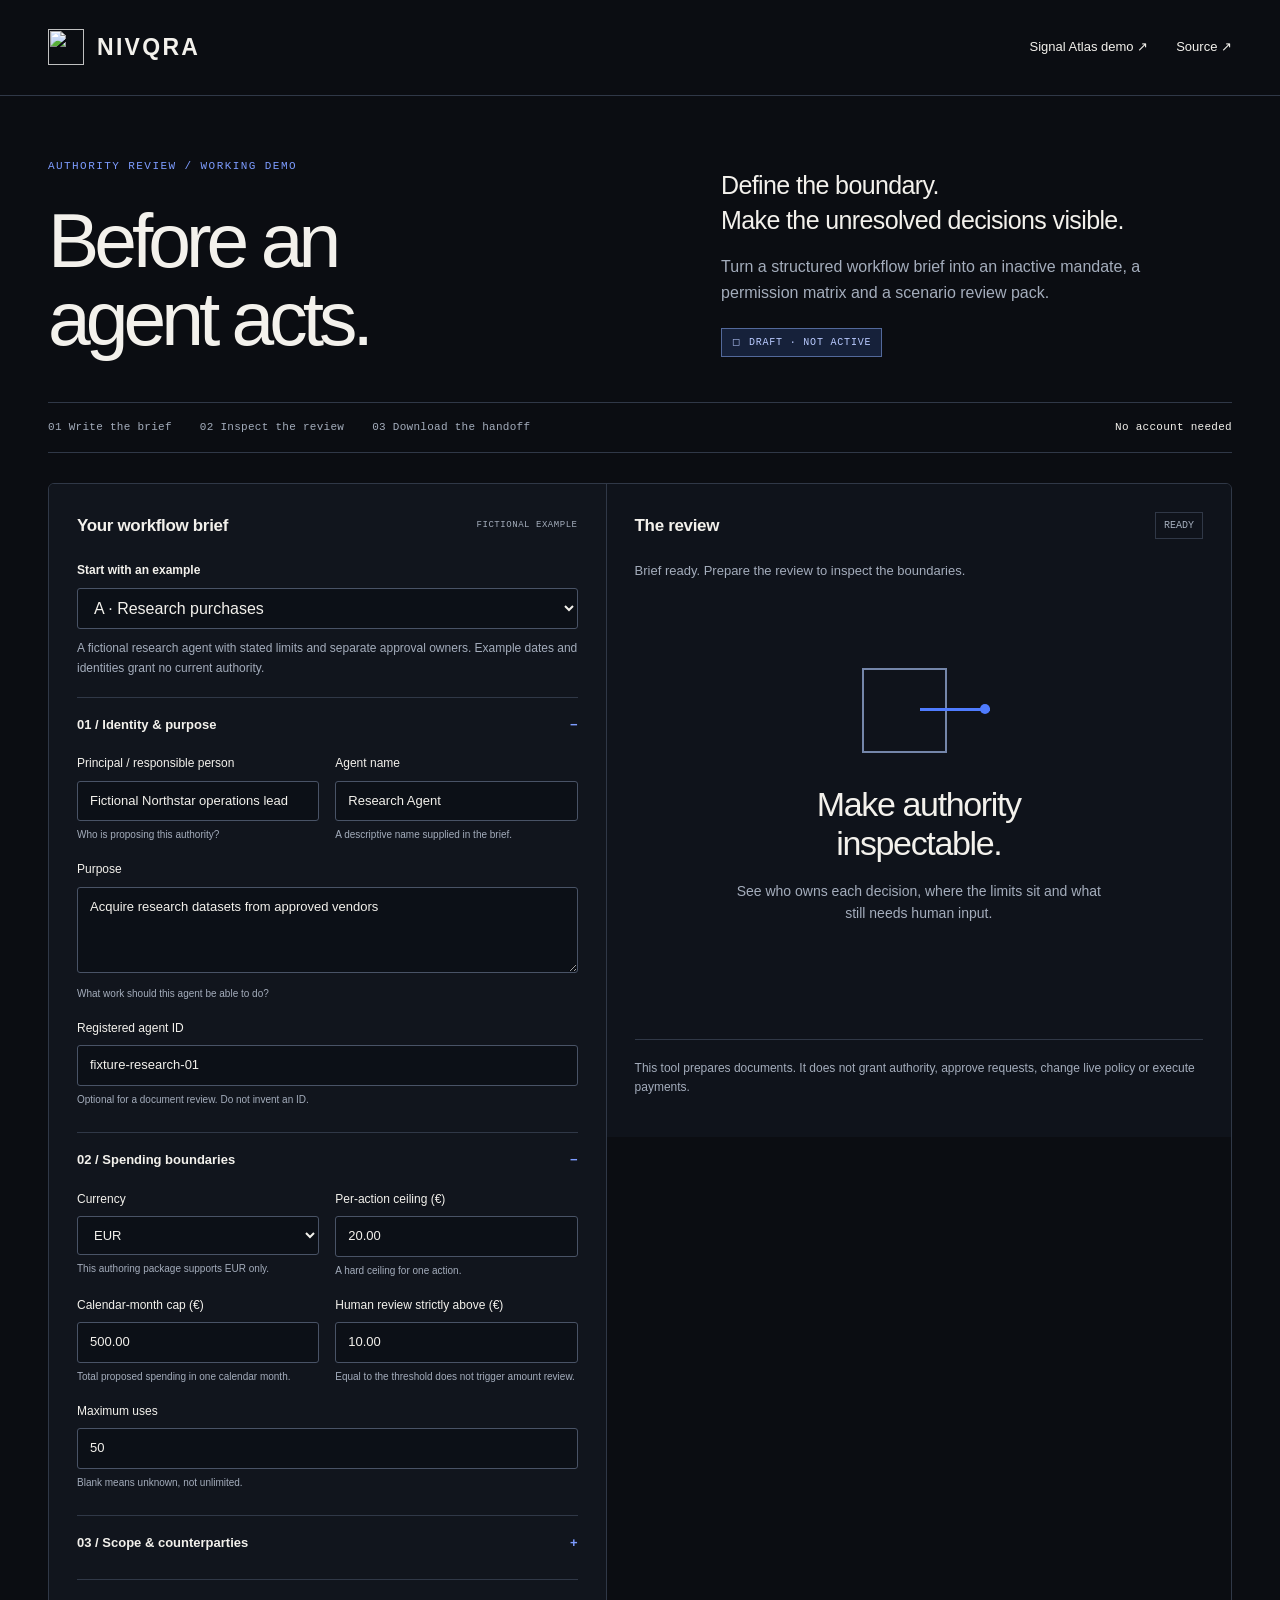
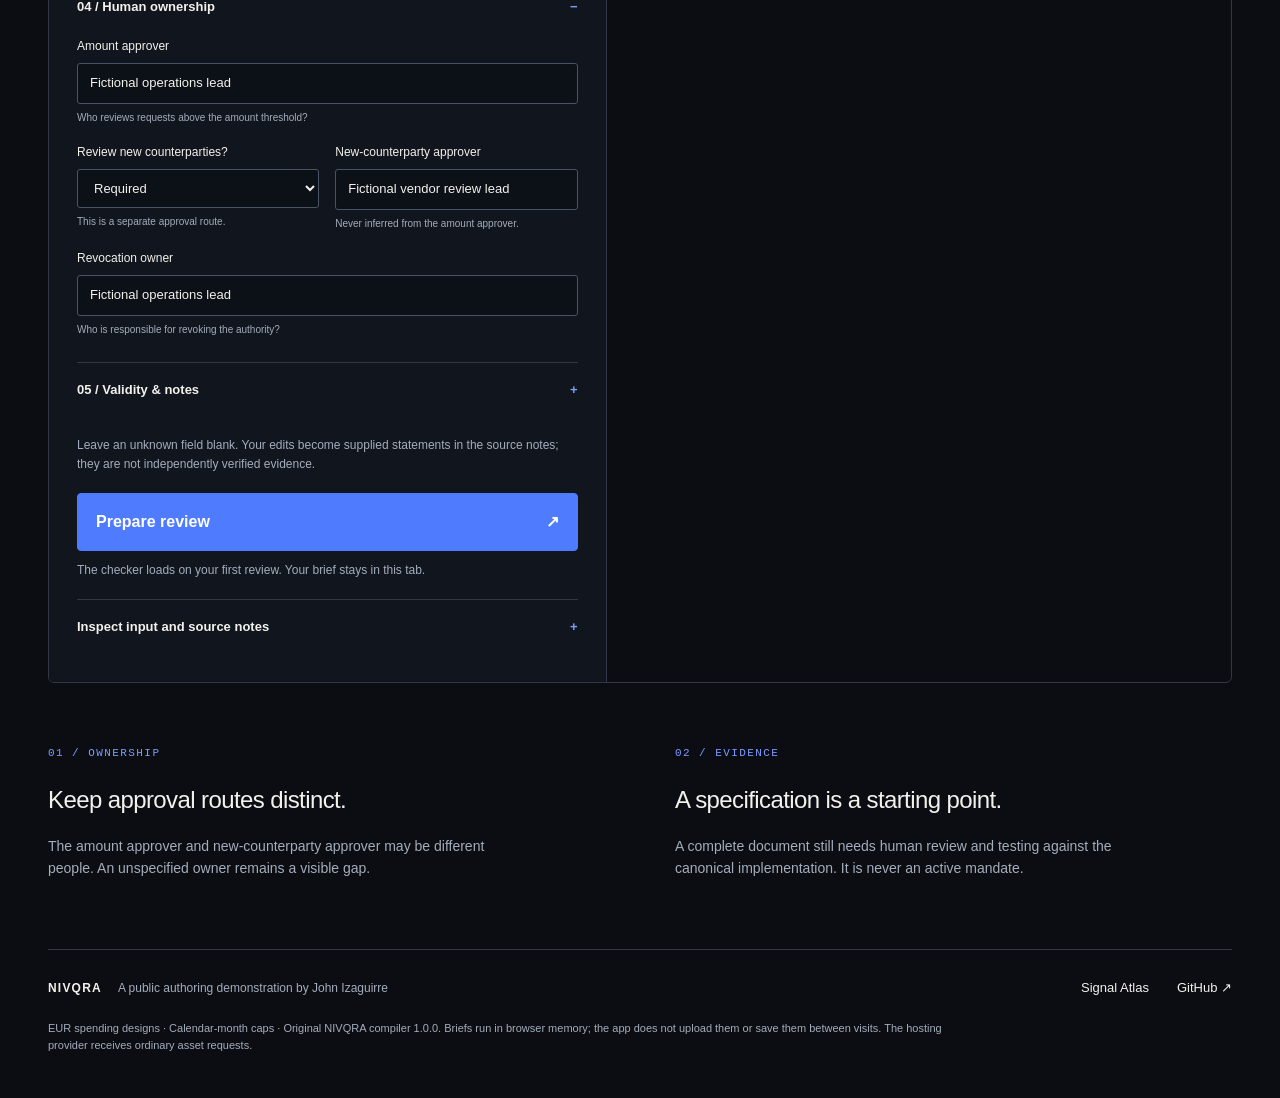
==== demo/nivqra/index.html @ 6528da94 "feat: add the NIVQRA browser authority review and guided briefs" ====
<!doctype html>
<html lang="en">
<head>
  <meta charset="utf-8">
  <meta name="viewport" content="width=device-width, initial-scale=1">
  <meta name="description" content="Prepare an inactive agent authority review in your browser. Inspect boundaries, unresolved decisions, permission evidence and scenario specifications.">
  <meta name="color-scheme" content="dark">
  <title>NIVQRA · Authority Review</title>
  <link rel="icon" href="logo.svg" type="image/svg+xml">
  <link rel="stylesheet" href="styles.css?v=1">
  <script src="app.js?v=1" defer></script>
</head>
<body>
  <a class="skip" href="#workspace">Skip to the review</a>
  <header class="site-header"><a class="wordmark" href="https://iov.agency/nivqra/authority-review"><img src="logo.svg" alt="" width="36" height="36">NIVQRA</a><nav aria-label="Main"><a href="../">Signal Atlas demo ↗</a><a href="https://github.com/izaguirrejohn-ship-it/izaguirrejohn-ship-it/tree/main/projects/nivqra-authority-review">Source ↗</a></nav></header>
  <main>
    <section class="hero" aria-labelledby="hero-title"><div><p class="eyebrow">AUTHORITY REVIEW / WORKING DEMO</p><h1 id="hero-title">Before an<br>agent acts.</h1></div><div class="hero-copy"><p>Define the boundary.<br>Make the unresolved decisions visible.</p><p class="muted">Turn a structured workflow brief into an inactive mandate, a permission matrix and a scenario review pack.</p><span class="draft-label"><span aria-hidden="true">◻</span> DRAFT · NOT ACTIVE</span></div></section>
    <div class="scope-strip"><span>01 Write the brief</span><span>02 Inspect the review</span><span>03 Download the handoff</span><strong>No account needed</strong></div>
    <section id="workspace" class="workspace" aria-label="Authority review workspace">
      <div class="brief-panel">
        <div class="panel-heading"><h2>Your workflow brief</h2><span id="brief-origin" class="micro">FICTIONAL EXAMPLE</span></div>
        <label class="field-label" for="example">Start with an example</label>
        <select id="example"><option value="procurement">A · Research purchases</option><option value="approval-gap">B · A missing approval owner</option><option value="conflicting-boundaries">C · Conflicting boundaries</option><option value="blank">Start a blank brief</option></select>
        <p id="sample-note" class="help">Loading the fictional brief…</p>
        <form id="brief-form" novalidate><div id="field-groups"></div><p class="form-note">Leave an unknown field blank. Your edits become supplied statements in the source notes; they are not independently verified evidence.</p><div class="run-row"><button id="run" class="primary" type="submit" disabled>Prepare review <span aria-hidden="true">↗</span></button><button id="cancel" type="button" hidden>Cancel</button></div></form>
        <p id="runtime-note" class="help">The checker loads on your first review. Your brief stays in this tab.</p>
        <details class="input-inspector"><summary>Inspect input and source notes</summary><pre id="input-preview" tabindex="0"></pre><button id="download-input" type="button" disabled>Save this brief as JSON ↓</button></details>
      </div>
      <div class="review-panel" aria-labelledby="review-title">
        <div class="panel-heading"><h2 id="review-title">The review</h2><span id="status-badge" class="state-badge">READY</span></div>
        <p id="status" role="status" aria-live="polite">Choose a brief, then prepare the review.</p>
        <div id="empty-state" class="empty-state"><div class="boundary-art" aria-hidden="true"><span></span><i></i></div><h3>Make authority<br>inspectable.</h3><p>See who owns each decision, where the limits sit and what still needs human input.</p></div>
        <div id="report" hidden>
          <div class="report-title"><h3 id="agent-title"></h3><span class="draft-label">DRAFT · NOT ACTIVE</span></div><p id="review-summary" class="muted"></p>
          <div class="metrics"><div><strong id="decision-count">0</strong><span>human decisions</span></div><div><strong id="coverage-count">0</strong><span>coverage checks</span></div><div><strong id="scenario-count">0</strong><span>scenarios · not run</span></div></div>
          <div class="report-tabs" role="tablist" aria-label="Review sections"><button id="tab-findings" type="button" role="tab" aria-controls="panel-findings" aria-selected="true" data-panel="findings">Findings</button><button id="tab-matrix" type="button" role="tab" aria-controls="panel-matrix" aria-selected="false" tabindex="-1" data-panel="matrix">Permissions</button><button id="tab-scenarios" type="button" role="tab" aria-controls="panel-scenarios" aria-selected="false" tabindex="-1" data-panel="scenarios">Scenarios</button><button id="tab-downloads" type="button" role="tab" aria-controls="panel-downloads" aria-selected="false" tabindex="-1" data-panel="downloads">Downloads</button></div>
          <div id="panel-findings" role="tabpanel" aria-labelledby="tab-findings" tabindex="0"><div id="findings"></div></div>
          <div id="panel-matrix" role="tabpanel" aria-labelledby="tab-matrix" tabindex="0" hidden><p class="help">Supplied design and evidence. Tool, resource and validity controls require verification in the execution path.</p><div class="table-wrap"><table><caption class="sr-only">Proposed permission fields and supporting evidence</caption><thead><tr><th scope="col">Field</th><th scope="col">Proposed value</th><th scope="col">Source note</th></tr></thead><tbody id="matrix"></tbody></table></div></div>
          <div id="panel-scenarios" role="tabpanel" aria-labelledby="tab-scenarios" tabindex="0" hidden><p class="scenario-boundary">All scenarios are <strong>NOT RUN</strong>. These are test specifications, not observed decisions. Active-path tests require separate human activation of a test copy in an authorized test environment.</p><div id="scenarios"></div></div>
          <div id="panel-downloads" role="tabpanel" aria-labelledby="tab-downloads" tabindex="0" hidden><p class="help">Four files from the latest completed review. They are authoring material, not a runtime import.</p><div class="download-list"><button type="button" data-download="authority-review.md"><span><strong>Readable review</strong><small>Findings, permission matrix and handoff</small></span><b>MD ↓</b></button><button type="button" data-download="mandate-draft.json"><span><strong>Inactive mandate</strong><small>Supplied fields, evidence and draft state</small></span><b>JSON ↓</b></button><button type="button" data-download="permission-matrix.csv"><span><strong>Permission matrix</strong><small>Field, value, evidence and coverage</small></span><b>CSV ↓</b></button><button type="button" data-download="scenario-tests.json"><span><strong>Scenario specifications</strong><small>Expected assertions, all marked not_run</small></span><b>JSON ↓</b></button></div></div>
        </div>
        <p class="review-boundary">This tool prepares documents. It does not grant authority, approve requests, change live policy or execute payments.</p>
      </div>
    </section>
    <section class="principles" aria-label="Review principles"><div><span>01 / OWNERSHIP</span><h2>Keep approval routes distinct.</h2><p>The amount approver and new-counterparty approver may be different people. An unspecified owner remains a visible gap.</p></div><div><span>02 / EVIDENCE</span><h2>A specification is a starting point.</h2><p>A complete document still needs human review and testing against the canonical implementation. It is never an active mandate.</p></div></section>
    <footer><div><strong>NIVQRA</strong><span>A public authoring demonstration by John Izaguirre</span></div><nav aria-label="Footer"><a href="../">Signal Atlas</a><a href="https://github.com/izaguirrejohn-ship-it/izaguirrejohn-ship-it">GitHub ↗</a></nav><p>EUR spending designs · Calendar-month caps · Original NIVQRA compiler 1.0.0. Briefs run in browser memory; the app does not upload them or save them between visits. The hosting provider receives ordinary asset requests.</p></footer>
  </main>
  <noscript><p class="noscript">Enable JavaScript to prepare a browser review, or use the Python package linked under Source.</p></noscript>
</body>
</html>
---- demo/nivqra/styles.css ----
:root{color-scheme:dark;--bg:#0b0d12;--panel:#11151d;--raised:#181e29;--line:#303847;--text:#f3f1ec;--muted:#a4adbc;--blue:#7d9cff;--accent:#4f7cff;--amber:#ebc384;--font:Arial,Helvetica,sans-serif}*{box-sizing:border-box}body{margin:0;background:var(--bg);color:var(--text);font:16px/1.6 var(--font)}[hidden]{display:none!important}a{color:inherit;text-underline-offset:4px}button,input,select,textarea{font:inherit}button,select{cursor:pointer}button{color:var(--text);background:var(--raised);border:1px solid var(--line);border-radius:4px;padding:10px 14px}button:hover{border-color:var(--blue)}button:disabled{opacity:.5;cursor:wait}input,select,textarea{width:100%;color:var(--text);background:#0c1017;border:1px solid #495366;border-radius:3px;padding:10px 12px;line-height:1.45}textarea{resize:vertical;min-height:86px}input:focus,textarea:focus,select:focus{border-color:var(--blue)}:focus-visible{outline:2px solid var(--blue);outline-offset:4px}.site-header,main{max-width:1440px;margin:auto;padding:0 48px}.site-header{height:96px;display:flex;align-items:center;justify-content:space-between;border-bottom:1px solid var(--line);gap:24px}.wordmark{display:flex;align-items:center;gap:13px;text-decoration:none;font-size:23px;font-weight:700;letter-spacing:.1em}.site-header nav,footer nav{display:flex;gap:28px;font-size:13px}.site-header nav a,footer nav a{text-decoration:none}.hero{display:grid;grid-template-columns:1.2fr 1fr;gap:60px;padding:62px 0 45px;align-items:end}.eyebrow,.micro,.scope-strip,.principles span{font:11px/1.5 ui-monospace,SFMono-Regular,Consolas,monospace;letter-spacing:.13em}.eyebrow{color:var(--blue);margin:0 0 26px}h1{font-size:clamp(54px,6vw,86px);line-height:1.02;font-weight:500;letter-spacing:-.065em;margin:0}.hero-copy>p:first-child{font-size:25px;line-height:1.4;margin:0 0 16px;letter-spacing:-.025em}.muted{color:var(--muted)}.hero-copy .muted{max-width:470px;margin:0 0 22px}.draft-label{display:inline-flex;align-items:center;gap:8px;border:1px solid #53699b;background:#16213a;color:#b9caff;padding:6px 10px;font:10px/1.5 ui-monospace,monospace;letter-spacing:.08em;white-space:nowrap}.scope-strip{border-top:1px solid var(--line);border-bottom:1px solid var(--line);padding:16px 0;display:flex;gap:28px;color:var(--muted);letter-spacing:.025em}.scope-strip strong{margin-left:auto;color:var(--text);font-weight:400}.workspace{display:grid;grid-template-columns:minmax(0,1fr) minmax(0,1.12fr);margin-top:30px;border:1px solid var(--line);border-radius:6px;overflow:hidden}.brief-panel{padding:28px;background:var(--panel);border-right:1px solid var(--line)}.review-panel{padding:28px;background:#0f131b;min-width:0}.panel-heading{display:flex;align-items:center;justify-content:space-between;gap:15px;margin-bottom:22px}.panel-heading h2{font-size:17px;letter-spacing:-.02em;margin:0}.micro{color:var(--muted);font-size:9px;letter-spacing:.06em;text-align:right}.field-label{display:block;font-size:12px;font-weight:700;margin-bottom:8px}.help,.form-note{font-size:12px;line-height:1.65;color:var(--muted);margin:10px 0 18px}.field-group{border-top:1px solid var(--line);padding:0 0 8px}.field-group>summary,.input-inspector>summary{cursor:pointer;padding:17px 0;font-size:13px;font-weight:700;list-style:none;display:flex;justify-content:space-between;gap:10px}.field-group>summary:after,.input-inspector>summary:after{content:'+';color:var(--blue)}.field-group[open]>summary:after,.input-inspector[open]>summary:after{content:'−'}.fields{display:grid;grid-template-columns:repeat(2,minmax(0,1fr));gap:17px 16px;padding:2px 0 16px}.field{min-width:0}.field.wide{grid-column:1/-1}.field label{display:block;font-size:12px;margin:0 0 7px}.field input,.field textarea,.field select{font-size:13px}.field small{display:block;font-size:10px;line-height:1.6;color:var(--muted);margin:6px 0 0}.field input[aria-invalid=true]{border-color:var(--amber)}.run-row{display:flex;gap:10px}.primary{background:var(--accent);border-color:var(--accent);color:#fff;display:flex;justify-content:space-between;flex:1;font-weight:700;padding:15px 18px}.primary:hover{background:#638bff}.input-inspector{border-top:1px solid var(--line);margin-top:18px}.input-inspector pre{white-space:pre-wrap;overflow-wrap:anywhere;max-height:300px;overflow:auto;font:11px/1.6 ui-monospace,monospace;color:var(--muted)}.input-inspector button{font-size:11px}.state-badge{color:var(--muted);font:10px/1.5 ui-monospace,monospace;border:1px solid var(--line);padding:5px 8px}.state-badge[data-state=review]{color:var(--amber);border-color:#7e643f}.state-badge[data-state=ready]{color:#b9caff;border-color:#53699b}.state-badge[data-state=error]{color:#ffc4b6;border-color:#8c5144}#status{font-size:13px;color:var(--muted);margin-bottom:25px}.empty-state{padding:55px 12px 68px;text-align:center;max-width:400px;margin:auto}.empty-state h3{font-size:34px;line-height:1.15;font-weight:500;letter-spacing:-.04em;margin:28px 0 17px}.empty-state p{color:var(--muted);font-size:14px}.boundary-art{position:relative;width:130px;height:95px;margin:0 auto}.boundary-art span{display:block;width:85px;height:85px;border:2px solid #7486aa;transform:rotate(0deg);position:absolute;left:8px;top:6px}.boundary-art i{position:absolute;left:66px;top:46px;width:70px;height:3px;background:var(--accent)}.boundary-art i:after{content:'';position:absolute;right:0;top:-4px;width:10px;height:10px;border-radius:50%;background:var(--accent)}.review-boundary{border-top:1px solid var(--line);padding-top:19px;margin-top:32px;color:var(--muted);font-size:12px}.report-title{display:flex;align-items:start;justify-content:space-between;gap:12px}.report-title h3{font-size:23px;line-height:1.3;font-weight:500;letter-spacing:-.03em;margin:0;overflow-wrap:anywhere}#review-summary{font-size:13px}.metrics{display:grid;grid-template-columns:repeat(3,minmax(0,1fr));border-top:1px solid var(--line);border-bottom:1px solid var(--line);padding:19px 0;margin:24px 0}.metrics>div{padding:0 14px;border-right:1px solid var(--line)}.metrics>div:first-child{padding-left:0}.metrics>div:last-child{border:0;padding-right:0}.metrics strong{display:block;font-size:34px;font-weight:400;line-height:1.2;font-variant-numeric:tabular-nums}.metrics span{font-size:10px;color:var(--muted)}.report-tabs{display:flex;gap:4px;flex-wrap:wrap;margin-bottom:22px;border-bottom:1px solid var(--line)}.report-tabs button{border:0;background:none;padding:10px 9px;color:var(--muted);font-size:12px;border-radius:0;border-bottom:2px solid transparent}.report-tabs button[aria-selected=true]{color:var(--text);border-bottom-color:var(--blue)}.finding,.scenario{border:1px solid var(--line);border-radius:3px;margin-bottom:12px;padding:14px}.finding .tag{font:9px/1.5 ui-monospace,monospace;letter-spacing:.06em;color:var(--amber)}.finding.integration .tag{color:var(--blue)}.finding h4{font-size:14px;line-height:1.4;margin:8px 0}.finding p,.scenario p{font-size:12px;overflow-wrap:anywhere;color:var(--muted);margin:8px 0}.finding .fields-note{font:10px/1.6 ui-monospace,monospace}.table-wrap{overflow-x:auto}table{width:100%;border-collapse:collapse;font-size:11px;table-layout:fixed}th{text-align:left;color:var(--muted);font-weight:400}th,td{vertical-align:top;border-bottom:1px solid var(--line);padding:10px 8px;overflow-wrap:anywhere}th:first-child,td:first-child{padding-left:0;width:27%}th:nth-child(2){width:29%}.scenario-boundary{color:var(--muted);font-size:12px;background:#151d2c;padding:13px;border-left:2px solid var(--accent)}.scenario summary{font-size:12px;cursor:pointer;font-weight:700}.scenario pre{font:10px/1.6 ui-monospace,monospace;white-space:pre-wrap;overflow-wrap:anywhere;color:var(--muted)}.scenario .tag{color:var(--blue);font-size:9px}.download-list{display:grid;gap:12px}.download-list button{display:flex;justify-content:space-between;align-items:center;text-align:left;gap:18px;padding:16px}.download-list strong{font-size:13px;display:block}.download-list small{display:block;color:var(--muted);font-size:11px;margin-top:5px}.download-list b{font:10px ui-monospace,monospace;color:var(--blue);white-space:nowrap}.principles{display:grid;grid-template-columns:1fr 1fr;gap:70px;padding:55px 0}.principles span{color:var(--blue)}.principles h2{font-size:24px;font-weight:500;line-height:1.3;letter-spacing:-.025em;max-width:360px}.principles p{color:var(--muted);font-size:14px;max-width:480px}footer{border-top:1px solid var(--line);padding:28px 0 40px;display:flex;flex-wrap:wrap;gap:18px;justify-content:space-between;font-size:12px}footer>div{display:flex;gap:16px;align-items:center}footer strong{letter-spacing:.1em}footer span,footer p{color:var(--muted)}footer p{width:100%;font-size:11px;max-width:900px;margin:3px 0}.skip{position:absolute;top:-60px;left:15px;background:var(--accent);padding:8px;z-index:10}.skip:focus{top:12px}.sr-only{position:absolute;width:1px;height:1px;overflow:hidden;clip:rect(0,0,0,0)}.noscript{padding:25px;text-align:center}
@media(min-width:1000px){.review-panel{align-self:start;position:sticky;top:0}.workspace{overflow:clip}}
@media(max-width:950px){.site-header,main{padding-left:25px;padding-right:25px}.hero{gap:28px}.workspace{grid-template-columns:1fr}.brief-panel{border-right:0;border-bottom:1px solid var(--line)}.scope-strip{gap:15px;flex-wrap:wrap}.scope-strip strong{margin-left:0}.empty-state{padding:20px 0 35px}.principles{gap:35px}}
@media(max-width:560px){body{font-size:15px}.site-header,main{padding-left:18px;padding-right:18px}.site-header{height:78px;gap:10px}.wordmark{font-size:18px;gap:6px}.wordmark img{width:30px;height:30px}.site-header nav{gap:13px;font-size:10px}.hero{grid-template-columns:1fr;padding:38px 0 30px;gap:26px}.hero-copy>p:first-child{font-size:22px}.hero-copy .muted{font-size:14px}.eyebrow{font-size:9px;margin-bottom:20px}.scope-strip{font-size:9px;gap:10px 16px}.scope-strip strong{width:100%}.workspace{margin-top:20px}.brief-panel,.review-panel{padding:21px 17px}.fields{gap:15px 12px}.report-title{flex-direction:column}.metrics strong{font-size:29px}.metrics>div{padding:0 9px}.metrics span{font-size:9px}.principles{grid-template-columns:1fr;gap:26px;padding:38px 0}.principles h2{font-size:22px}footer>div{flex-direction:column;align-items:flex-start;gap:7px}footer nav{font-size:11px;gap:18px}}
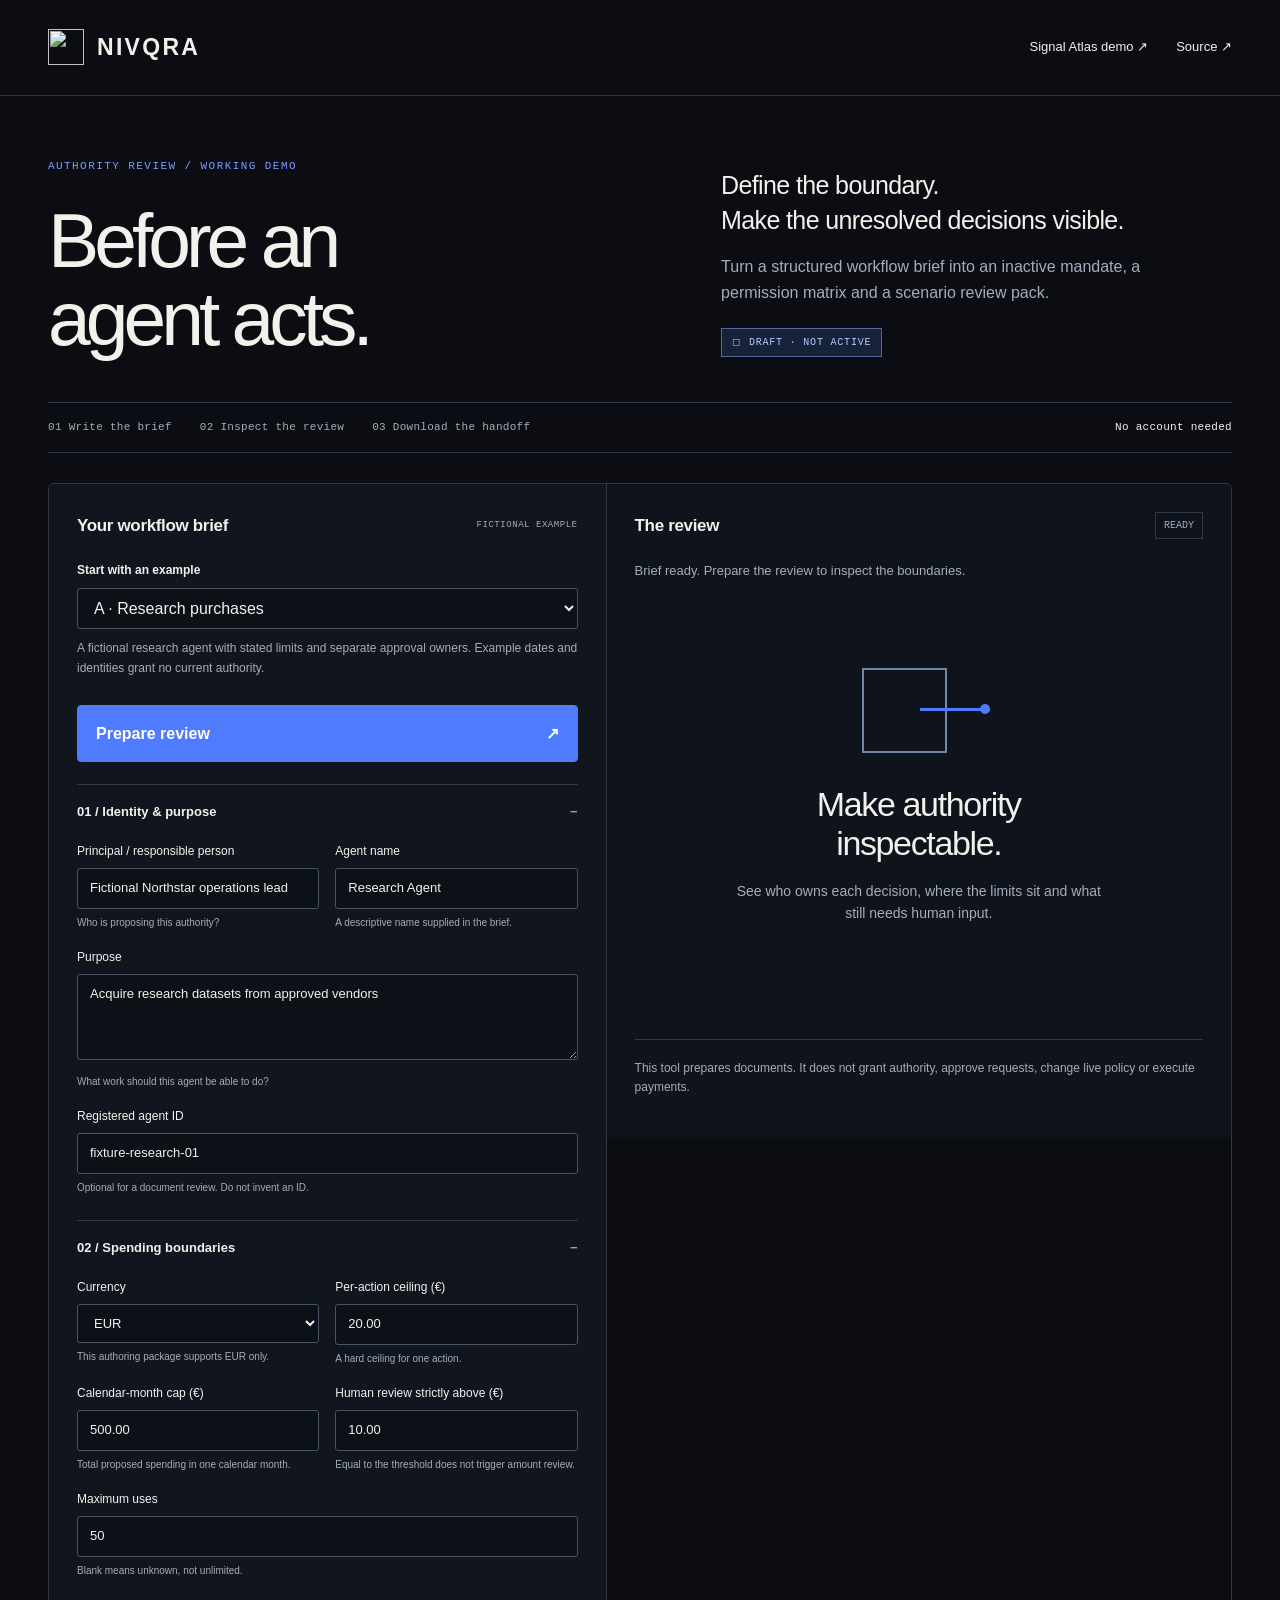
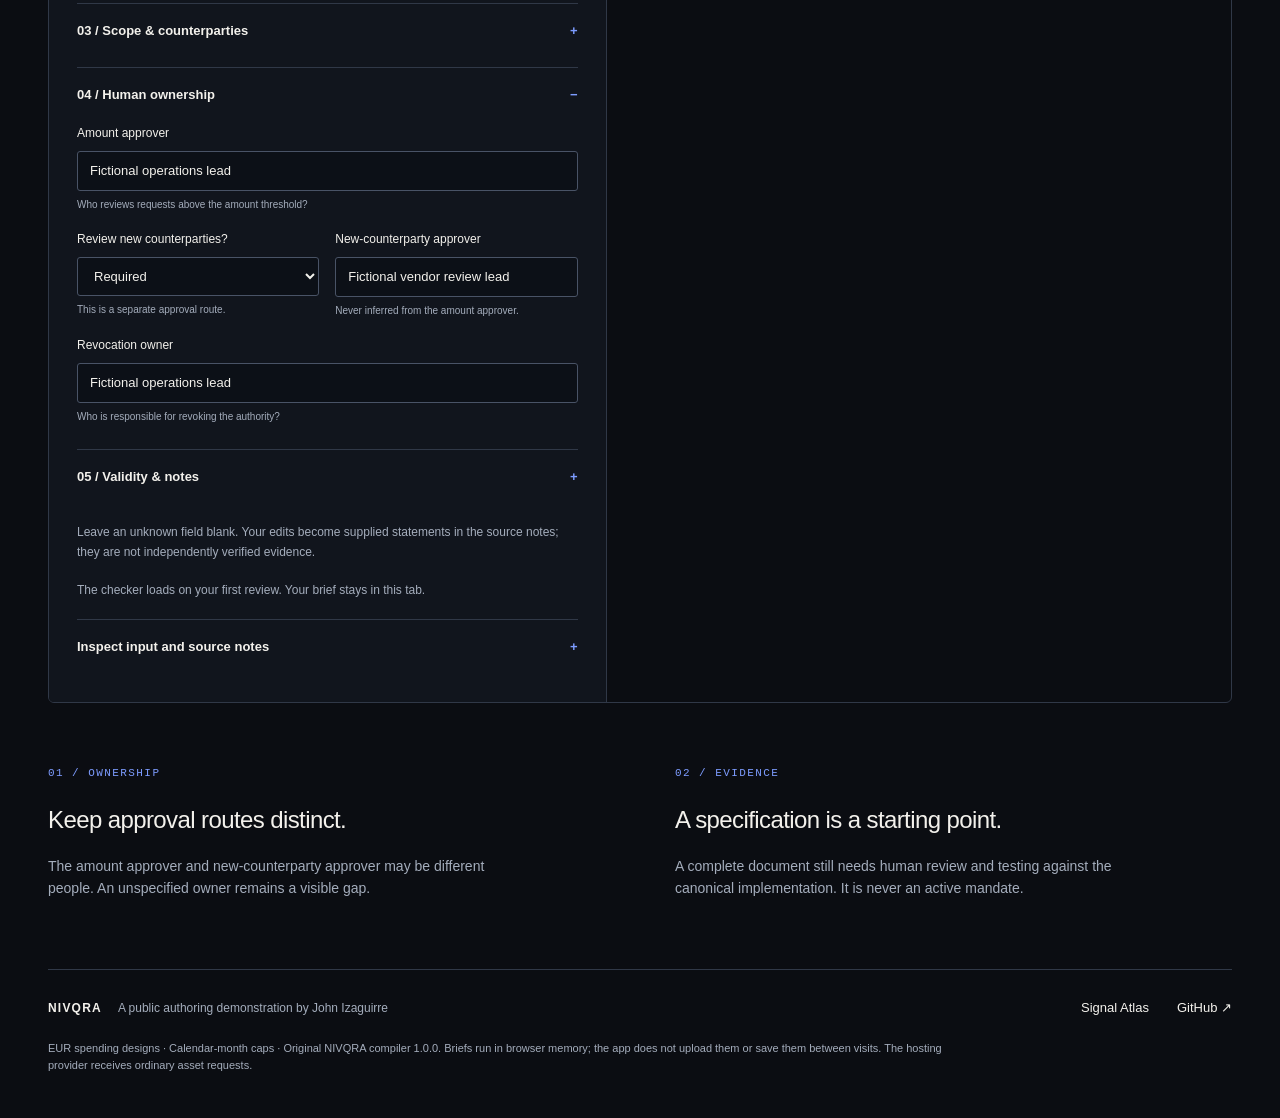
==== commit a101510f: "feat: feature the live NIVQRA demo and keep review action accessible" ====
--- a/demo/nivqra/index.html
+++ b/demo/nivqra/index.html
@@ -7,7 +7,7 @@
   <meta name="color-scheme" content="dark">
   <title>NIVQRA · Authority Review</title>
   <link rel="icon" href="logo.svg" type="image/svg+xml">
-  <link rel="stylesheet" href="styles.css?v=1">
+  <link rel="stylesheet" href="styles.css?v=2">
   <script src="app.js?v=1" defer></script>
 </head>
 <body>
@@ -22,7 +22,7 @@
         <label class="field-label" for="example">Start with an example</label>
         <select id="example"><option value="procurement">A · Research purchases</option><option value="approval-gap">B · A missing approval owner</option><option value="conflicting-boundaries">C · Conflicting boundaries</option><option value="blank">Start a blank brief</option></select>
         <p id="sample-note" class="help">Loading the fictional brief…</p>
-        <form id="brief-form" novalidate><div id="field-groups"></div><p class="form-note">Leave an unknown field blank. Your edits become supplied statements in the source notes; they are not independently verified evidence.</p><div class="run-row"><button id="run" class="primary" type="submit" disabled>Prepare review <span aria-hidden="true">↗</span></button><button id="cancel" type="button" hidden>Cancel</button></div></form>
+        <form id="brief-form" novalidate><div class="run-row"><button id="run" class="primary" type="submit" disabled>Prepare review <span aria-hidden="true">↗</span></button><button id="cancel" type="button" hidden>Cancel</button></div><div id="field-groups"></div><p class="form-note">Leave an unknown field blank. Your edits become supplied statements in the source notes; they are not independently verified evidence.</p></form>
         <p id="runtime-note" class="help">The checker loads on your first review. Your brief stays in this tab.</p>
         <details class="input-inspector"><summary>Inspect input and source notes</summary><pre id="input-preview" tabindex="0"></pre><button id="download-input" type="button" disabled>Save this brief as JSON ↓</button></details>
       </div>
--- a/demo/nivqra/styles.css
+++ b/demo/nivqra/styles.css
@@ -1,4 +1,5 @@
 :root{color-scheme:dark;--bg:#0b0d12;--panel:#11151d;--raised:#181e29;--line:#303847;--text:#f3f1ec;--muted:#a4adbc;--blue:#7d9cff;--accent:#4f7cff;--amber:#ebc384;--font:Arial,Helvetica,sans-serif}*{box-sizing:border-box}body{margin:0;background:var(--bg);color:var(--text);font:16px/1.6 var(--font)}[hidden]{display:none!important}a{color:inherit;text-underline-offset:4px}button,input,select,textarea{font:inherit}button,select{cursor:pointer}button{color:var(--text);background:var(--raised);border:1px solid var(--line);border-radius:4px;padding:10px 14px}button:hover{border-color:var(--blue)}button:disabled{opacity:.5;cursor:wait}input,select,textarea{width:100%;color:var(--text);background:#0c1017;border:1px solid #495366;border-radius:3px;padding:10px 12px;line-height:1.45}textarea{resize:vertical;min-height:86px}input:focus,textarea:focus,select:focus{border-color:var(--blue)}:focus-visible{outline:2px solid var(--blue);outline-offset:4px}.site-header,main{max-width:1440px;margin:auto;padding:0 48px}.site-header{height:96px;display:flex;align-items:center;justify-content:space-between;border-bottom:1px solid var(--line);gap:24px}.wordmark{display:flex;align-items:center;gap:13px;text-decoration:none;font-size:23px;font-weight:700;letter-spacing:.1em}.site-header nav,footer nav{display:flex;gap:28px;font-size:13px}.site-header nav a,footer nav a{text-decoration:none}.hero{display:grid;grid-template-columns:1.2fr 1fr;gap:60px;padding:62px 0 45px;align-items:end}.eyebrow,.micro,.scope-strip,.principles span{font:11px/1.5 ui-monospace,SFMono-Regular,Consolas,monospace;letter-spacing:.13em}.eyebrow{color:var(--blue);margin:0 0 26px}h1{font-size:clamp(54px,6vw,86px);line-height:1.02;font-weight:500;letter-spacing:-.065em;margin:0}.hero-copy>p:first-child{font-size:25px;line-height:1.4;margin:0 0 16px;letter-spacing:-.025em}.muted{color:var(--muted)}.hero-copy .muted{max-width:470px;margin:0 0 22px}.draft-label{display:inline-flex;align-items:center;gap:8px;border:1px solid #53699b;background:#16213a;color:#b9caff;padding:6px 10px;font:10px/1.5 ui-monospace,monospace;letter-spacing:.08em;white-space:nowrap}.scope-strip{border-top:1px solid var(--line);border-bottom:1px solid var(--line);padding:16px 0;display:flex;gap:28px;color:var(--muted);letter-spacing:.025em}.scope-strip strong{margin-left:auto;color:var(--text);font-weight:400}.workspace{display:grid;grid-template-columns:minmax(0,1fr) minmax(0,1.12fr);margin-top:30px;border:1px solid var(--line);border-radius:6px;overflow:hidden}.brief-panel{padding:28px;background:var(--panel);border-right:1px solid var(--line)}.review-panel{padding:28px;background:#0f131b;min-width:0}.panel-heading{display:flex;align-items:center;justify-content:space-between;gap:15px;margin-bottom:22px}.panel-heading h2{font-size:17px;letter-spacing:-.02em;margin:0}.micro{color:var(--muted);font-size:9px;letter-spacing:.06em;text-align:right}.field-label{display:block;font-size:12px;font-weight:700;margin-bottom:8px}.help,.form-note{font-size:12px;line-height:1.65;color:var(--muted);margin:10px 0 18px}.field-group{border-top:1px solid var(--line);padding:0 0 8px}.field-group>summary,.input-inspector>summary{cursor:pointer;padding:17px 0;font-size:13px;font-weight:700;list-style:none;display:flex;justify-content:space-between;gap:10px}.field-group>summary:after,.input-inspector>summary:after{content:'+';color:var(--blue)}.field-group[open]>summary:after,.input-inspector[open]>summary:after{content:'−'}.fields{display:grid;grid-template-columns:repeat(2,minmax(0,1fr));gap:17px 16px;padding:2px 0 16px}.field{min-width:0}.field.wide{grid-column:1/-1}.field label{display:block;font-size:12px;margin:0 0 7px}.field input,.field textarea,.field select{font-size:13px}.field small{display:block;font-size:10px;line-height:1.6;color:var(--muted);margin:6px 0 0}.field input[aria-invalid=true]{border-color:var(--amber)}.run-row{display:flex;gap:10px}.primary{background:var(--accent);border-color:var(--accent);color:#fff;display:flex;justify-content:space-between;flex:1;font-weight:700;padding:15px 18px}.primary:hover{background:#638bff}.input-inspector{border-top:1px solid var(--line);margin-top:18px}.input-inspector pre{white-space:pre-wrap;overflow-wrap:anywhere;max-height:300px;overflow:auto;font:11px/1.6 ui-monospace,monospace;color:var(--muted)}.input-inspector button{font-size:11px}.state-badge{color:var(--muted);font:10px/1.5 ui-monospace,monospace;border:1px solid var(--line);padding:5px 8px}.state-badge[data-state=review]{color:var(--amber);border-color:#7e643f}.state-badge[data-state=ready]{color:#b9caff;border-color:#53699b}.state-badge[data-state=error]{color:#ffc4b6;border-color:#8c5144}#status{font-size:13px;color:var(--muted);margin-bottom:25px}.empty-state{padding:55px 12px 68px;text-align:center;max-width:400px;margin:auto}.empty-state h3{font-size:34px;line-height:1.15;font-weight:500;letter-spacing:-.04em;margin:28px 0 17px}.empty-state p{color:var(--muted);font-size:14px}.boundary-art{position:relative;width:130px;height:95px;margin:0 auto}.boundary-art span{display:block;width:85px;height:85px;border:2px solid #7486aa;transform:rotate(0deg);position:absolute;left:8px;top:6px}.boundary-art i{position:absolute;left:66px;top:46px;width:70px;height:3px;background:var(--accent)}.boundary-art i:after{content:'';position:absolute;right:0;top:-4px;width:10px;height:10px;border-radius:50%;background:var(--accent)}.review-boundary{border-top:1px solid var(--line);padding-top:19px;margin-top:32px;color:var(--muted);font-size:12px}.report-title{display:flex;align-items:start;justify-content:space-between;gap:12px}.report-title h3{font-size:23px;line-height:1.3;font-weight:500;letter-spacing:-.03em;margin:0;overflow-wrap:anywhere}#review-summary{font-size:13px}.metrics{display:grid;grid-template-columns:repeat(3,minmax(0,1fr));border-top:1px solid var(--line);border-bottom:1px solid var(--line);padding:19px 0;margin:24px 0}.metrics>div{padding:0 14px;border-right:1px solid var(--line)}.metrics>div:first-child{padding-left:0}.metrics>div:last-child{border:0;padding-right:0}.metrics strong{display:block;font-size:34px;font-weight:400;line-height:1.2;font-variant-numeric:tabular-nums}.metrics span{font-size:10px;color:var(--muted)}.report-tabs{display:flex;gap:4px;flex-wrap:wrap;margin-bottom:22px;border-bottom:1px solid var(--line)}.report-tabs button{border:0;background:none;padding:10px 9px;color:var(--muted);font-size:12px;border-radius:0;border-bottom:2px solid transparent}.report-tabs button[aria-selected=true]{color:var(--text);border-bottom-color:var(--blue)}.finding,.scenario{border:1px solid var(--line);border-radius:3px;margin-bottom:12px;padding:14px}.finding .tag{font:9px/1.5 ui-monospace,monospace;letter-spacing:.06em;color:var(--amber)}.finding.integration .tag{color:var(--blue)}.finding h4{font-size:14px;line-height:1.4;margin:8px 0}.finding p,.scenario p{font-size:12px;overflow-wrap:anywhere;color:var(--muted);margin:8px 0}.finding .fields-note{font:10px/1.6 ui-monospace,monospace}.table-wrap{overflow-x:auto}table{width:100%;border-collapse:collapse;font-size:11px;table-layout:fixed}th{text-align:left;color:var(--muted);font-weight:400}th,td{vertical-align:top;border-bottom:1px solid var(--line);padding:10px 8px;overflow-wrap:anywhere}th:first-child,td:first-child{padding-left:0;width:27%}th:nth-child(2){width:29%}.scenario-boundary{color:var(--muted);font-size:12px;background:#151d2c;padding:13px;border-left:2px solid var(--accent)}.scenario summary{font-size:12px;cursor:pointer;font-weight:700}.scenario pre{font:10px/1.6 ui-monospace,monospace;white-space:pre-wrap;overflow-wrap:anywhere;color:var(--muted)}.scenario .tag{color:var(--blue);font-size:9px}.download-list{display:grid;gap:12px}.download-list button{display:flex;justify-content:space-between;align-items:center;text-align:left;gap:18px;padding:16px}.download-list strong{font-size:13px;display:block}.download-list small{display:block;color:var(--muted);font-size:11px;margin-top:5px}.download-list b{font:10px ui-monospace,monospace;color:var(--blue);white-space:nowrap}.principles{display:grid;grid-template-columns:1fr 1fr;gap:70px;padding:55px 0}.principles span{color:var(--blue)}.principles h2{font-size:24px;font-weight:500;line-height:1.3;letter-spacing:-.025em;max-width:360px}.principles p{color:var(--muted);font-size:14px;max-width:480px}footer{border-top:1px solid var(--line);padding:28px 0 40px;display:flex;flex-wrap:wrap;gap:18px;justify-content:space-between;font-size:12px}footer>div{display:flex;gap:16px;align-items:center}footer strong{letter-spacing:.1em}footer span,footer p{color:var(--muted)}footer p{width:100%;font-size:11px;max-width:900px;margin:3px 0}.skip{position:absolute;top:-60px;left:15px;background:var(--accent);padding:8px;z-index:10}.skip:focus{top:12px}.sr-only{position:absolute;width:1px;height:1px;overflow:hidden;clip:rect(0,0,0,0)}.noscript{padding:25px;text-align:center}
+.run-row{position:sticky;top:12px;z-index:2;background:var(--panel);padding:8px 0 12px;margin-bottom:10px}
 @media(min-width:1000px){.review-panel{align-self:start;position:sticky;top:0}.workspace{overflow:clip}}
 @media(max-width:950px){.site-header,main{padding-left:25px;padding-right:25px}.hero{gap:28px}.workspace{grid-template-columns:1fr}.brief-panel{border-right:0;border-bottom:1px solid var(--line)}.scope-strip{gap:15px;flex-wrap:wrap}.scope-strip strong{margin-left:0}.empty-state{padding:20px 0 35px}.principles{gap:35px}}
 @media(max-width:560px){body{font-size:15px}.site-header,main{padding-left:18px;padding-right:18px}.site-header{height:78px;gap:10px}.wordmark{font-size:18px;gap:6px}.wordmark img{width:30px;height:30px}.site-header nav{gap:13px;font-size:10px}.hero{grid-template-columns:1fr;padding:38px 0 30px;gap:26px}.hero-copy>p:first-child{font-size:22px}.hero-copy .muted{font-size:14px}.eyebrow{font-size:9px;margin-bottom:20px}.scope-strip{font-size:9px;gap:10px 16px}.scope-strip strong{width:100%}.workspace{margin-top:20px}.brief-panel,.review-panel{padding:21px 17px}.fields{gap:15px 12px}.report-title{flex-direction:column}.metrics strong{font-size:29px}.metrics>div{padding:0 9px}.metrics span{font-size:9px}.principles{grid-template-columns:1fr;gap:26px;padding:38px 0}.principles h2{font-size:22px}footer>div{flex-direction:column;align-items:flex-start;gap:7px}footer nav{font-size:11px;gap:18px}}
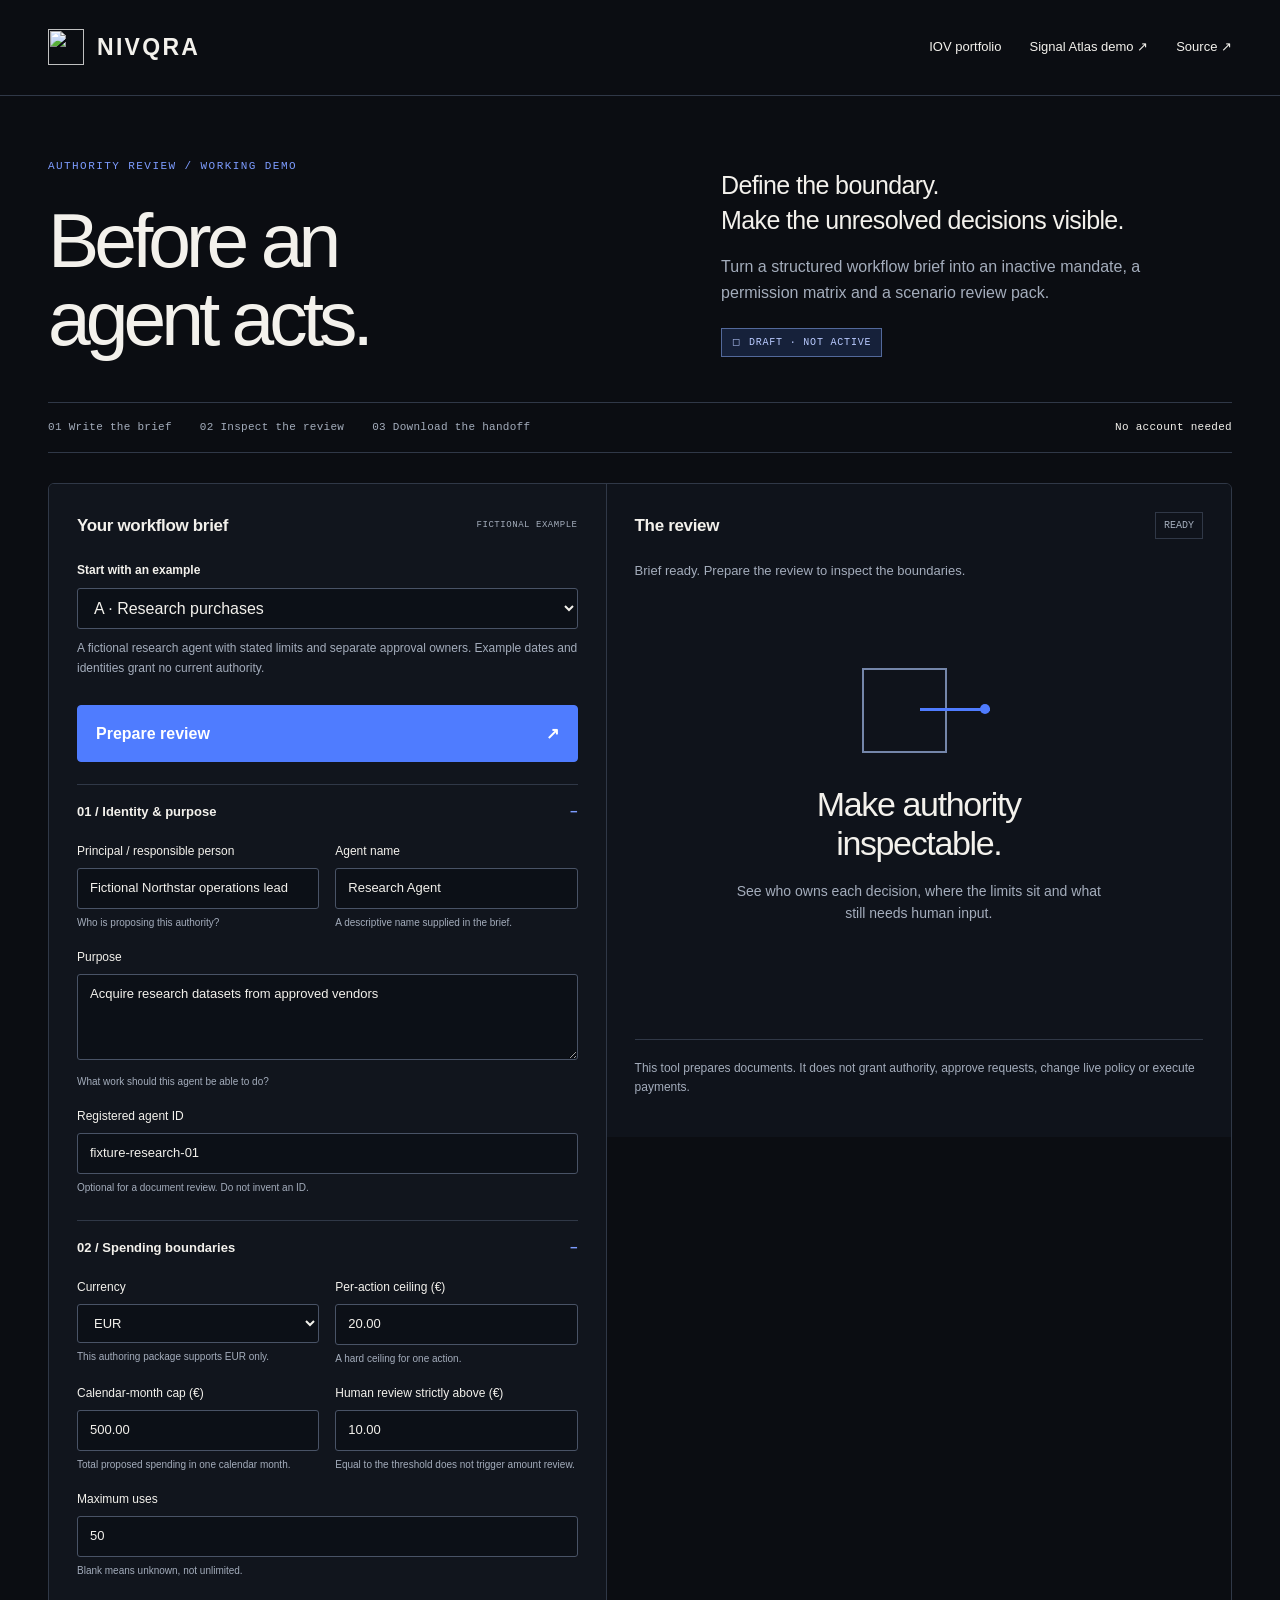
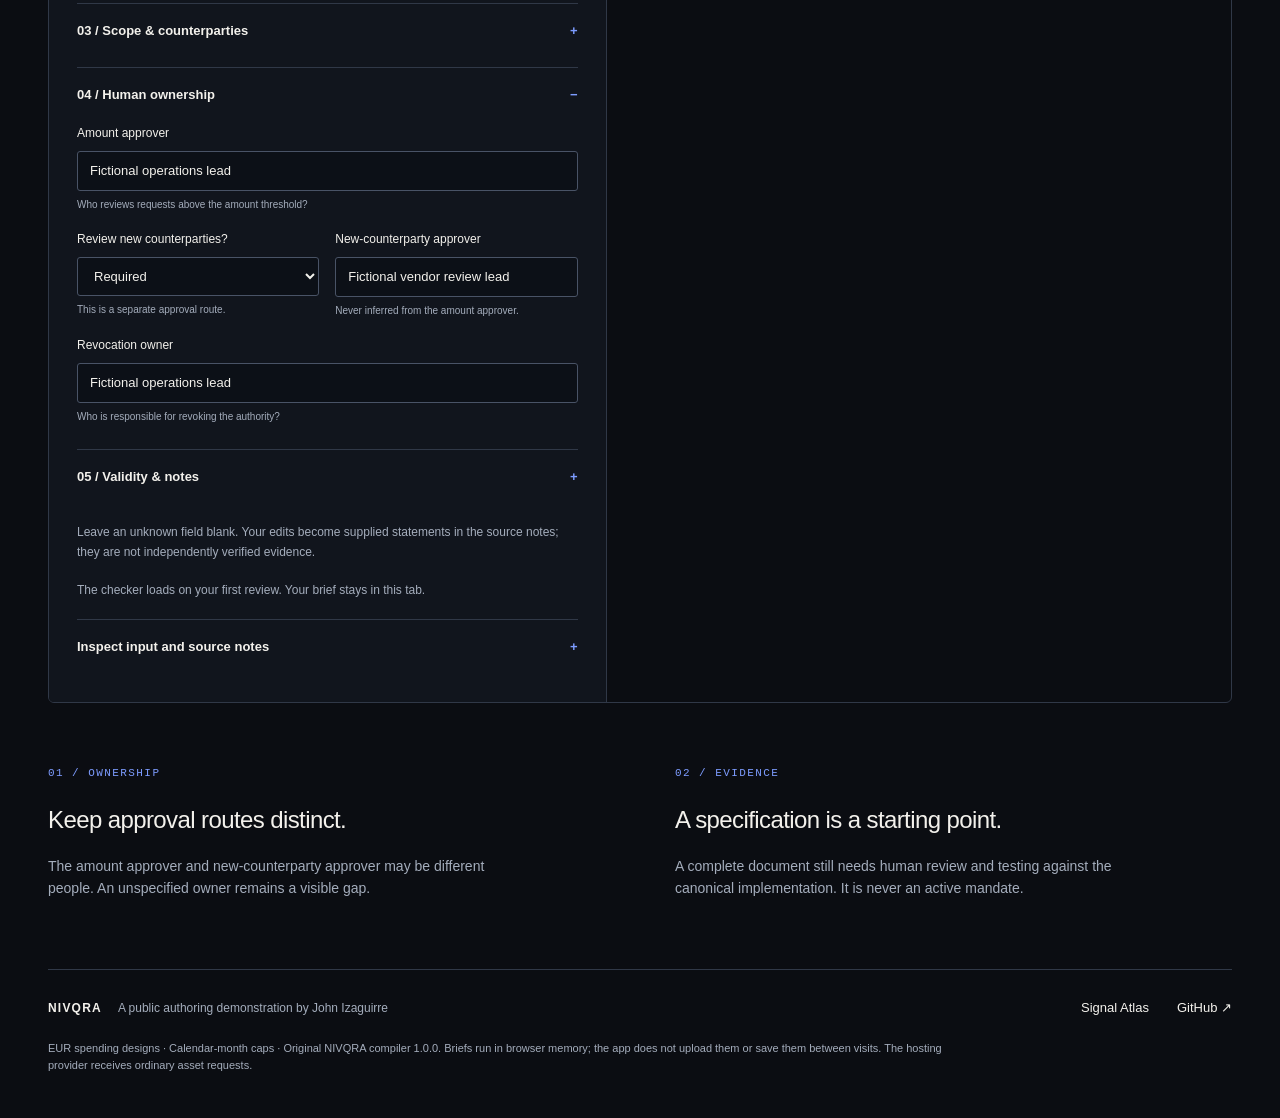
==== commit f9ab2651: "feat: publish IOV selected-work portfolio and demo feedback guide" ====
--- a/demo/nivqra/index.html
+++ b/demo/nivqra/index.html
@@ -12,7 +12,7 @@
 </head>
 <body>
   <a class="skip" href="#workspace">Skip to the review</a>
-  <header class="site-header"><a class="wordmark" href="https://iov.agency/nivqra/authority-review"><img src="logo.svg" alt="" width="36" height="36">NIVQRA</a><nav aria-label="Main"><a href="../">Signal Atlas demo ↗</a><a href="https://github.com/izaguirrejohn-ship-it/izaguirrejohn-ship-it/tree/main/projects/nivqra-authority-review">Source ↗</a></nav></header>
+  <header class="site-header"><a class="wordmark" href="https://iov.agency/nivqra/authority-review"><img src="logo.svg" alt="" width="36" height="36">NIVQRA</a><nav aria-label="Main"><a href="../work/">IOV portfolio</a><a href="../">Signal Atlas demo ↗</a><a href="https://github.com/izaguirrejohn-ship-it/izaguirrejohn-ship-it/tree/main/projects/nivqra-authority-review">Source ↗</a></nav></header>
   <main>
     <section class="hero" aria-labelledby="hero-title"><div><p class="eyebrow">AUTHORITY REVIEW / WORKING DEMO</p><h1 id="hero-title">Before an<br>agent acts.</h1></div><div class="hero-copy"><p>Define the boundary.<br>Make the unresolved decisions visible.</p><p class="muted">Turn a structured workflow brief into an inactive mandate, a permission matrix and a scenario review pack.</p><span class="draft-label"><span aria-hidden="true">◻</span> DRAFT · NOT ACTIVE</span></div></section>
     <div class="scope-strip"><span>01 Write the brief</span><span>02 Inspect the review</span><span>03 Download the handoff</span><strong>No account needed</strong></div>
